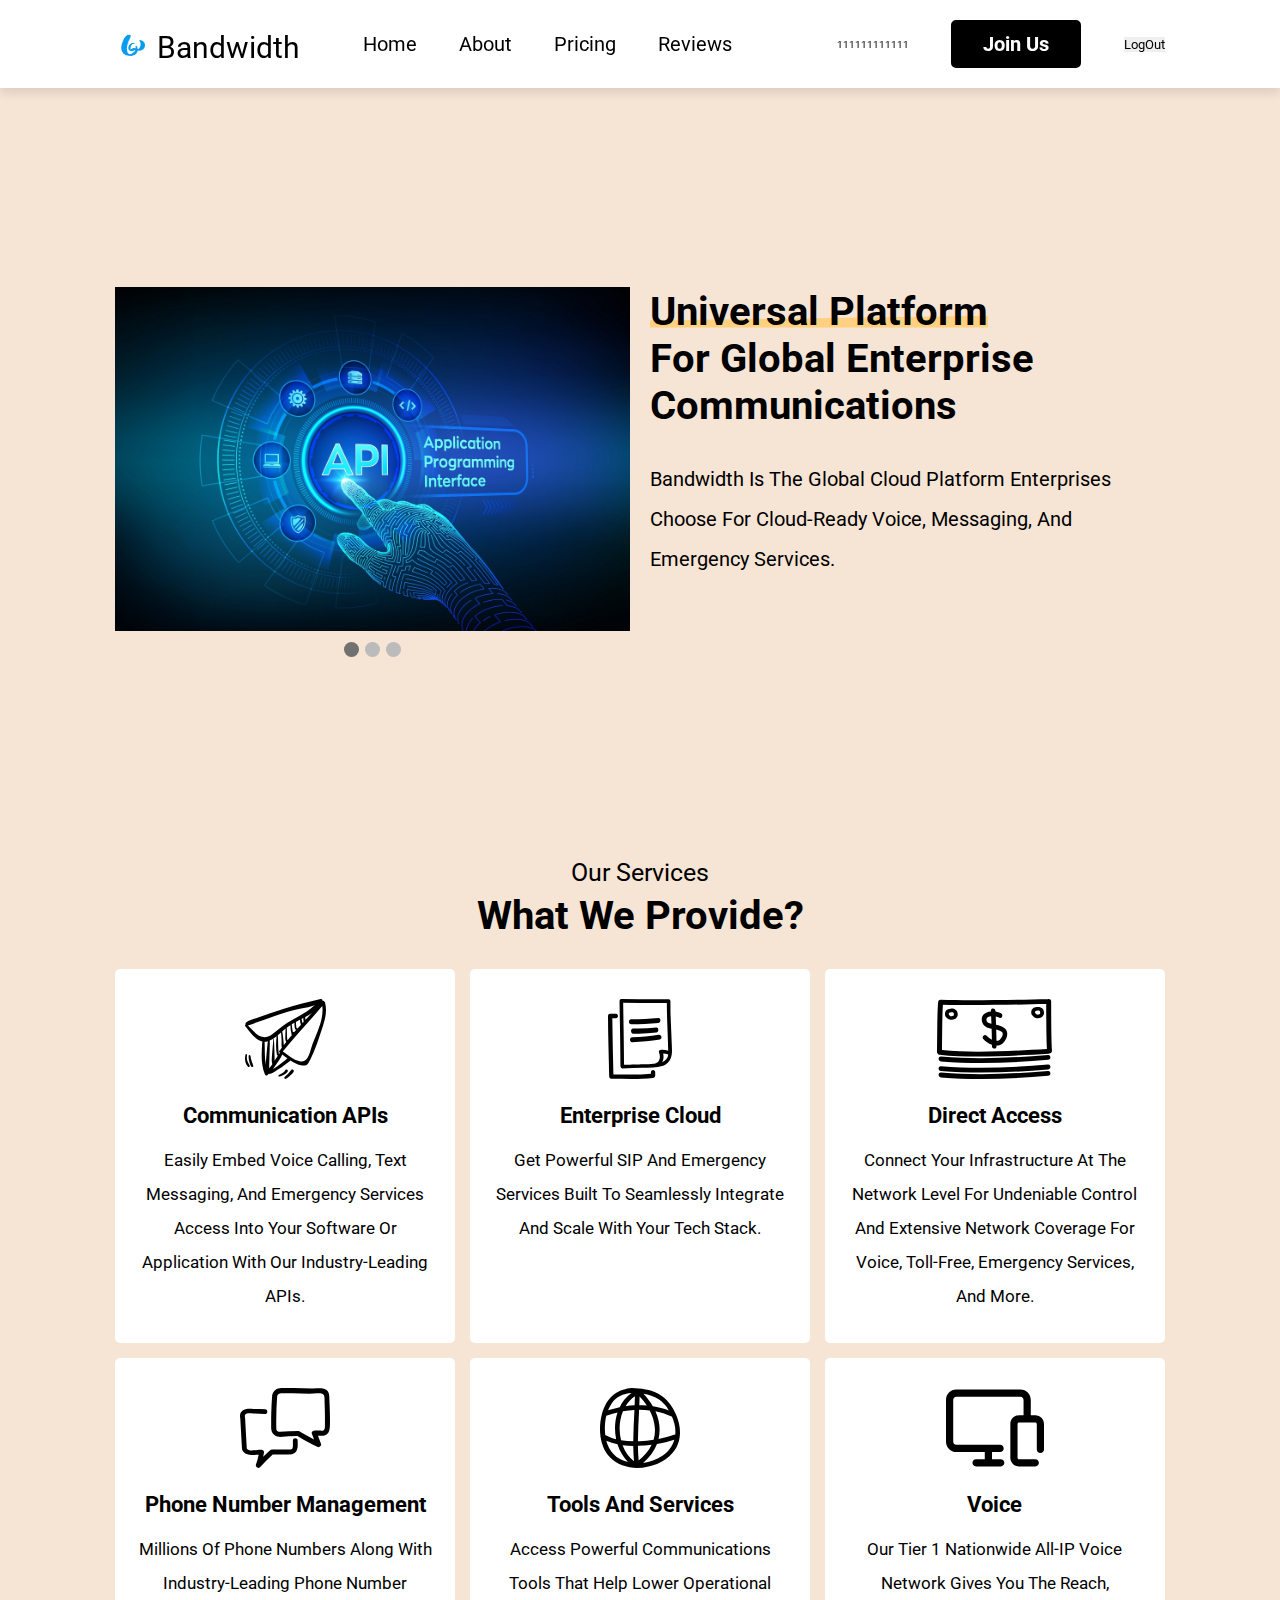
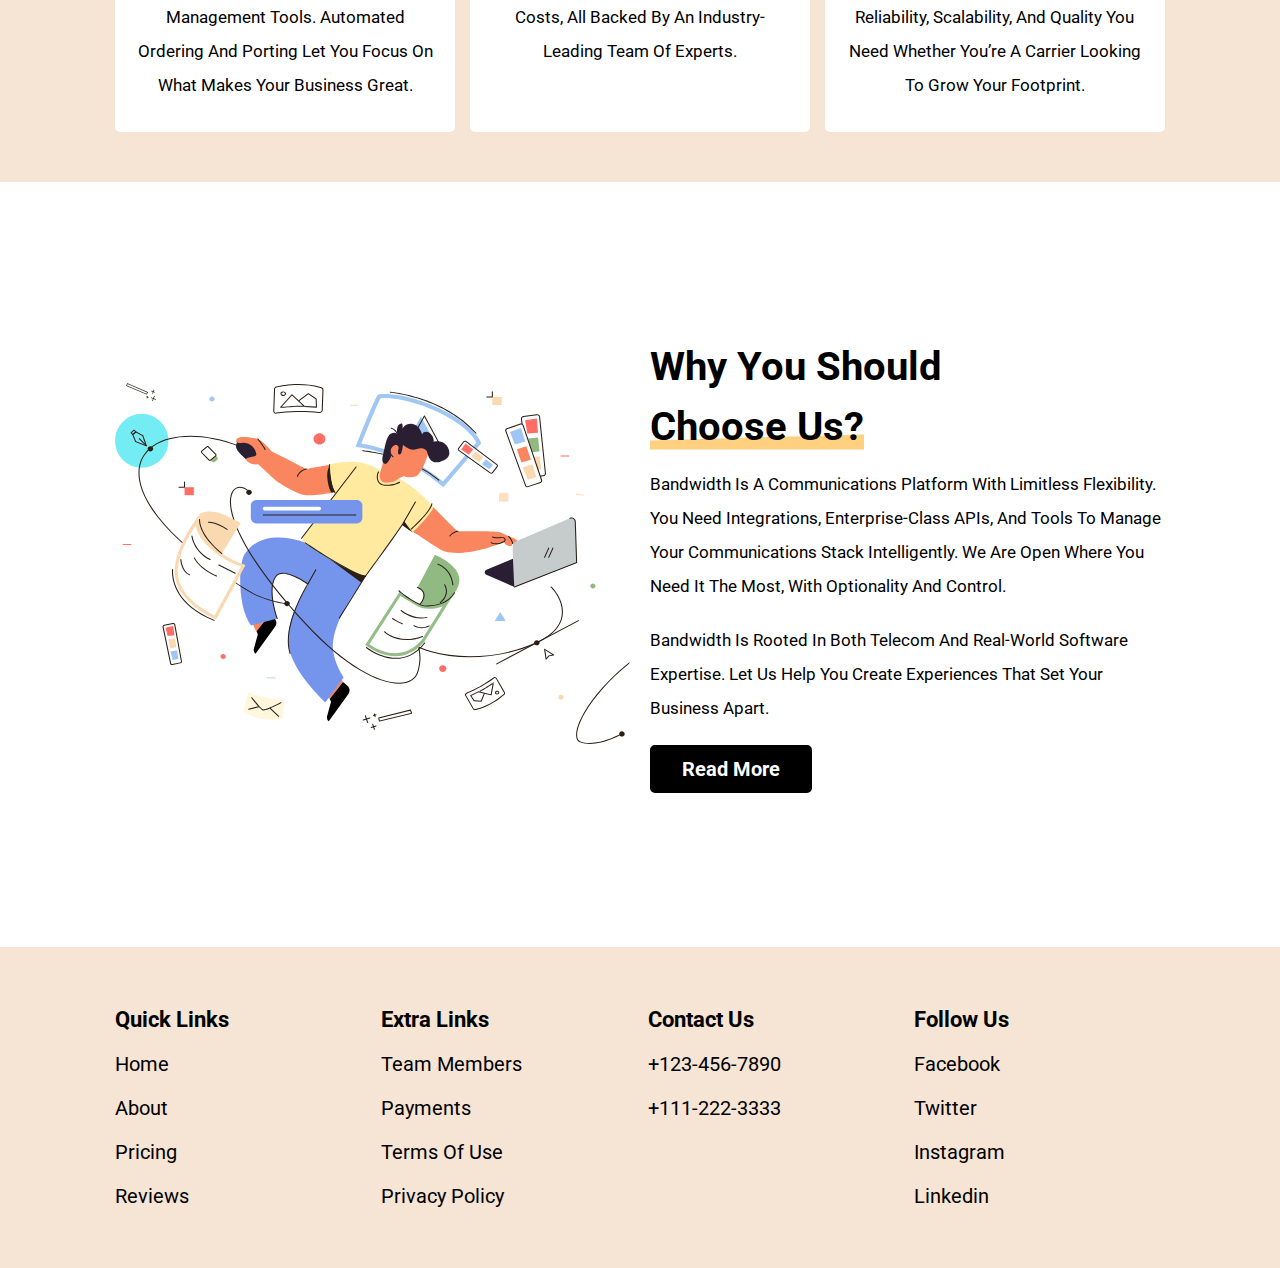
==== index.html @ d4acb941 "first commit" ====
<!DOCTYPE html>
<html lang="en">
<head>
    <meta charset="UTF-8">
    <meta http-equiv="X-UA-Compatible" content="IE=edge">
    <meta name="viewport" content="width=device-width, initial-scale=1.0">
    <title>index</title>
    <script src="js\main.js"></script>
    

    <!-- custom css file link  -->
    <link rel="stylesheet" href="css/style.css">

</head>
<body>
    <!-- font awesome cdn link  -->
    <link rel="stylesheet" href="https://cdnjs.cloudflare.com/ajax/libs/font-awesome/5.15.4/css/all.min.css">

<header class="header">


    <a href="#" class="logo"><img src="images/bd.PNG" alt=""> bandwidth </a>

    <nav class="navbar">
        <a href="index.html">home</a>
        <a href="about.html">about</a>
        <a href="price.html">pricing</a>
        <a href="reviews.html">reviews</a>
    </nav>

    <div >
        <a href="logIn.html" id="user"><span id="user-account" class="fas fa-user"></span></a>
        <span id="menu-btn" class="fas fa-bars"></span>
    </div>

    <!-- <div id="user-account" class="fas fa-user"></div>

    <div id="menu-btn" class="fas fa-bars"></div> -->
    
    <p id="reloadText">111111111111</p>
    <a href="logIn.html" target="_blank" class="btn">join us</a>
    <button id="logout" onclick="logout()">LogOut</button>

</header>
<script>
    var i=localStorage.getItem('LogInAccount');
    document.getElementById("reloadText").innerHTML="welcome "+myArray[i].firstName;
</script>
<!-- header section ends     -->

<!-- home section starts  -->

<section class="home" id="home">

    <div class="image">
        <!-- <img src="images/home-img.svg" alt=""> -->
        <!-- rotating image starts -->
        <div class="mySlides fade">
            <img src="images/slide-1.jpg">
        </div>
          
        <div class="mySlides fade">
          <img src="images/slide-2.jpg" >
        </div>
        
        <div class="mySlides fade">
          <img src="images/slide-3.jpg">
        </div>
        <br>
          
        <div style="text-align:center">
            <span class="dot"></span> 
            <span class="dot"></span> 
            <span class="dot"></span> 
        </div>
          
    </div>
    
        <!-- rotating image ends -->
    </div>

    <div class="content">
        <h3> <span class="line-down">universal platform</span> <br>for global enterprise communications</h3>
        <p>Bandwidth is the global cloud platform enterprises choose for cloud-ready voice, messaging, and emergency services.</p>
        <!-- <a href="#" class="btn">get started</a> -->
    </div>

</section>

<!-- home section ends -->

<!-- services section starts  -->

<section class="services" id="services">

    <div class="heading">
        <span>our services</span>
        <h1>what we provide?</h1>
    </div>

    <div class="box-container">

        <div class="box">
            <img src="images/icon-1.svg" alt="">
            <h3>Communication APIs</h3>
            <p>Easily embed voice calling, text messaging, and emergency services access into your software or application with our industry-leading APIs.</p>
        </div>

        <div class="box">
            <img src="images/icon-2.svg" alt="">
            <h3>Enterprise Cloud</h3>
            <p>Get powerful SIP and emergency services built to seamlessly integrate and scale with your tech stack.</p>
        </div>

        <div class="box">
            <img src="images/icon-3.svg" alt="">
            <h3>Direct Access</h3>
            <p>Connect your infrastructure at the network level for undeniable control and extensive network coverage for voice, toll-free, emergency services, and more.</p>
        </div>

        <div class="box">
            <img src="images/icon-4.svg" alt="">
            <h3>Phone Number Management</h3>
            <p>Millions of phone numbers along with industry-leading phone number management tools. Automated ordering and porting let you focus on what makes your business great.</p>
        </div>

        <div class="box">
            <img src="images/icon-5.svg" alt="">
            <h3>Tools and Services</h3>
            <p>Access powerful communications tools that help lower operational costs, all backed by an industry-leading team of experts.</p>
        </div>

        <div class="box">
            <img src="images/icon-6.svg" alt="">
            <h3>Voice</h3>
            <p>Our Tier 1 nationwide all-IP voice network gives you the reach, reliability, scalability, and quality you need whether you’re a carrier looking to grow your footprint.</p>
        </div> 

    </div>

</section>

<!-- services section ends -->

<!-- about section starts  -->

<section class="about" id="about">

    <div class="image">
        <img src="images/about-img.svg" alt="">
    </div>

    <div class="content">
        <h3>why you should <span class="line-down">choose us?</span></h3>
        <p>Bandwidth is a communications platform with limitless flexibility. You need integrations, enterprise-class APIs, and tools to manage your communications stack intelligently. We are open where you need it the most, with optionality and control.</p>
        <p>Bandwidth is rooted in both telecom and real-world software expertise. Let us help you create experiences that set your business apart.</p>
        <a href="#" class="btn">read more</a>
    </div>

</section>

<!-- about section ends -->







<!-- footer section starts  -->

<section class="footer">

    <div class="box-container">

        <div class="box">
            <h3>quick links</h3>
            <a href="index.html">home</a>
            <a href="about.html">about</a>
            <a href="price.html">pricing</a>
            <a href="reviews.html">reviews</a>
        </div>

        <div class="box">
            <h3>extra links</h3>
            <a href="#">team members</a>
            <a href="#">payments</a>
            <a href="#">terms of use</a>
            <a href="#">privacy policy</a>
        </div>

        <div class="box">
            <h3>contact us</h3>
            <a href="#">+123-456-7890</a>
            <a href="#">+111-222-3333</a>
        </div>

        <div class="box">
            <h3>follow us</h3>
            <a href="https://www.facebook.com/" target="_blank">facebook</a>
            <a href="https://twitter.com/" target="_blank">twitter</a>
            <a href="https://www.instagram.com/" target="_blank">instagram</a>
            <a href="https://www.linkedin.com/feed/" target="_blank">linkedin</a>
        </div>
    </div>
</section>
<!-- footer section ends -->















<!-- custom js file link  -->
<script src="js/indexScript.js"></script>

    
</body>
</html>
---- css/style.css ----
@import url("https://fonts.googleapis.com/css2?family=Roboto:wght@100;300&display=swap");
* {
  font-family: 'Roboto', sans-serif;
  margin: 0;
  padding: 0;
  box-sizing: border-box;
  outline: none;
  border: none;
  text-decoration: none;
  text-transform: capitalize;
}

html {
  font-size: 62.5%;
  overflow-x: hidden;
  scroll-behavior: smooth;
  scroll-padding-top: 7rem;
}

html::-webkit-scrollbar {
  width: 1rem;
}

html::-webkit-scrollbar-track {
  background: #fff;
}

html::-webkit-scrollbar-thumb {
  background: #000;
}

section {
  padding: 5rem 9%;
}

.heading {
  text-align: center;
  margin-bottom: 3rem;
}

.heading span {
  font-size: 2.5rem;
}

.heading h1 {
  font-size: 4rem;
  padding-top: .5rem;
}

.btn {
  display: inline-block;
  margin-top: 1rem;
  padding: 1rem 3rem;
  font-size: 2rem;
  color: #fff;
  background: #000;
  border: 0.2rem solid #000;
  cursor: pointer;
  font-weight: bolder;
  border-radius: .5rem;
}

.btn:hover {
  background: none;
  color: #000;
}

.line-down {
  position: relative;
  display: inline-block;
  z-index: 0;
}

.line-down::before {
  content: '';
  position: absolute;
  bottom: .7rem;
  left: 0;
  right: 0;
  height: 100%;
  width: 100%;
  background: #ffd080;
  z-index: -1;
  clip-path: polygon(0 85%, 100% 75%, 100% 100%, 0% 100%);
}

@keyframes fadeUp {
  0% {
    opacity: 0;
    transform: translateY(4rem);
  }
}

.header {
  position: sticky;
  top: 0;
  left: 0;
  right: 0;
  z-index: 1000;
  display: flex;
  align-items: center;
  justify-content: space-between;
  background: #fff;
  box-shadow: 0 0.5rem 1rem rgba(0, 0, 0, 0.1);
  padding: 2rem 9%;
  /* .navbar{
      padding-left: 6rem;
  } */
}

.header .logo {
  font-size: 3rem;
  color: #000;
}

.header .logo img {
  width: 3.5rem;
  height: 3.5rem;
  padding-top: .9rem;
}

.header .navbar a {
  margin: 0 2rem;
  font-size: 2rem;
  color: #000;
}

.header .navbar a:hover {
  text-decoration: underline;
}

.header .btn {
  margin-top: 0;
}

#user {
  color: #000;
}

#user:hover {
  text-decoration: underline;
}

#menu-btn {
  cursor: pointer;
  font-size: 3rem;
  display: none;
}

#user-account {
  margin-right: 2rem;
  font-size: 3rem;
  display: none;
}

@keyframes floating {
  0%, 100% {
    transform: translateY(0rem);
  }
  50% {
    transform: translateY(-4rem);
  }
}

.home {
  min-height: 80vh;
  display: flex;
  align-items: center;
  flex-wrap: wrap;
  gap: 2rem;
  background: #f6e4d5;
}

.home .image {
  flex: 1 1 42rem;
  margin-top: 5rem;
  /* Slideshow container */
  /* The dots/bullets/indicators */
  /* Fading animation */
  /* img{
      width: 100%;
      animation: floating 4s linear infinite;
    } */
}

.home .image .mySlides {
  display: none;
}

.home .image .mySlides img {
  width: 100%;
  vertical-align: middle;
}

.home .image .slideshow-container {
  max-width: 1000px;
  position: relative;
  margin: auto;
}

.home .image .dot {
  height: 15px;
  width: 15px;
  margin: 0 2px;
  background-color: #bbb;
  border-radius: 50%;
  display: inline-block;
  transition: background-color 0.6s ease;
}

.home .image .active {
  background-color: #717171;
}

.home .image .fade {
  animation-name: fade;
  animation-duration: 1.5s;
}

@keyframes fade {
  from {
    opacity: .4;
  }
  to {
    opacity: 1;
  }
}

.home .content {
  flex: 1 1 42rem;
}

.home .content h3 {
  font-size: 4rem;
}

.home .content p {
  font-size: 2rem;
  padding: 3rem 0;
  line-height: 2;
}

.services {
  background: #f6e4d5;
}

.services .box-container {
  display: grid;
  grid-template-columns: repeat(auto-fit, minmax(32rem, 1fr));
  gap: 1.5rem;
}

.services .box-container .box {
  background: #fff;
  padding: 3rem 2rem;
  text-align: center;
  border-radius: .5rem;
}

.services .box-container .box img {
  height: 8rem;
  margin-bottom: .7rem;
}

.services .box-container .box h3 {
  font-size: 2.2rem;
  padding: 1.5rem 0;
}

.services .box-container .box p {
  line-height: 2;
  font-size: 1.7rem;
}

.about {
  min-height: 85vh;
  display: flex;
  align-items: center;
  flex-wrap: wrap;
  gap: 2rem;
}

.about .image {
  flex: 1 1 42rem;
}

.about .image img {
  width: 100%;
}

.about .content {
  flex: 1 1 42rem;
}

.about .content h3 {
  font-size: 4rem;
  line-height: 1.5;
}

.about .content p {
  font-size: 1.7rem;
  line-height: 2;
  padding: 1rem 0;
}

.steps {
  background: #cae8e3;
}

.steps .box-container {
  display: grid;
  grid-template-columns: repeat(auto-fit, minmax(32rem, 1fr));
  gap: 1.5rem;
}

.steps .box-container .box {
  text-align: center;
  padding: 3rem 2rem;
}

.steps .box-container .box img {
  height: 20rem;
}

.steps .box-container .box h3 {
  font-size: 2.2rem;
  padding: 2rem 0;
}

.steps .box-container .box p {
  font-size: 1.7rem;
  line-height: 2;
  padding-bottom: 1rem;
}

.features .box-container .box {
  display: flex;
  flex-wrap: wrap;
  gap: 2rem;
  align-items: center;
  min-height: 60vh;
  margin-bottom: 3rem;
}

.features .box-container .box:last-child {
  margin-bottom: 0;
}

.features .box-container .box:nth-child(even) {
  flex-flow: row-reverse wrap;
}

.features .box-container .box .image {
  flex: 1 1 42rem;
}

.features .box-container .box .image img {
  width: 100%;
}

.features .box-container .box .content {
  flex: 1 1 42rem;
}

.features .box-container .box .content h3 {
  font-size: 3rem;
  line-height: 1.5;
}

.features .box-container .box .content p {
  padding: 1.5rem 0;
  line-height: 2;
  font-size: 1.7rem;
}

.pricing {
  background: #B4E1F9;
  text-align: center;
}

.pricing .price-toggler {
  display: inline-block;
  border-radius: .5rem;
  padding: .5rem;
  margin-bottom: 3rem;
  background: #fff;
  border: 0.2rem solid #000;
}

.pricing .price-toggler span {
  display: inline-block;
  font-weight: bolder;
  padding: 1rem 3rem;
  font-size: 1.7rem;
  cursor: pointer;
  color: #000;
  border-radius: .5rem;
}

.pricing .price-toggler span.active {
  background: #000;
  color: #fff;
}

.pricing .box-container {
  display: grid;
  grid-template-columns: repeat(auto-fit, minmax(32rem, 1fr));
  gap: 1.5rem;
}

.pricing .box-container .box {
  padding: 3rem 2rem;
  border-radius: .5rem;
  background: #fff;
}

.pricing .box-container .box:nth-child(2) {
  border: 0.2rem solid #000;
}

.pricing .box-container .box:nth-child(2) h3 {
  background: #f6e4d5;
}

.pricing .box-container .box h3 {
  font-size: 2rem;
  display: inline-block;
  border-radius: .5rem;
  padding: .5rem 1.5rem;
  background: #cae8e3;
  margin-bottom: 1rem;
}

.pricing .box-container .box .price {
  padding: 2rem 0;
}

.pricing .box-container .box .price .month,
.pricing .box-container .box .price .year {
  font-size: 5rem;
  animation: fadeUp .2s linear backwards;
}

.pricing .box-container .box .price .month span,
.pricing .box-container .box .price .year span {
  font-size: 3rem;
}

.pricing .box-container .box .price .year {
  display: none;
}

.pricing .box-container .box .list {
  padding: 1rem 0;
}

.pricing .box-container .box .list p {
  padding: 1.5rem 0;
  font-size: 1.7rem;
}

.pricing .box-container .box .list p i {
  padding-right: .5rem;
}

.reviews .slide-container .slide {
  text-align: center;
  max-width: 60rem;
  margin: 1rem auto;
  display: none;
}

.reviews .slide-container .slide.active {
  display: block;
}

.reviews .slide-container .slide img {
  height: 10rem;
  width: 10rem;
  border-radius: 50%;
  object-fit: cover;
  animation: fadeUp .2s linear backwards;
}

.reviews .slide-container .slide P {
  padding: 1.5rem 0;
  font-size: 2rem;
  line-height: 2;
  animation: fadeUp .2s linear .4s backwards;
}

.reviews .slide-container .slide h3 {
  padding-bottom: .7rem;
  font-size: 2rem;
  animation: fadeUp .2s linear .6s backwards;
}

.reviews .slide-container .slide span {
  display: block;
  font-size: 1.7rem;
  animation: fadeUp .2s linear .8s backwards;
}

.reviews .controls {
  text-align: center;
  margin-top: 2rem;
}

.reviews .controls div {
  font-size: 5rem;
  cursor: pointer;
  margin: 0 1rem;
}

.reviews .controls div:hover {
  transform: scale(1.2);
}

.faq {
  background: #cae8e3;
}

.faq .accordion-container {
  margin: 1rem auto;
  max-width: 70rem;
}

.faq .accordion-container .accordion {
  margin: 1rem 0;
  background-color: #fff;
  border-radius: .5rem;
}

.faq .accordion-container .accordion.active .accordion-heading i {
  transform: rotate(180deg);
}

.faq .accordion-container .accordion.active .accordion-content {
  display: block;
}

.faq .accordion-container .accordion .accordion-heading {
  padding: 2rem;
  display: flex;
  align-items: center;
  justify-content: space-between;
  gap: 1rem;
  cursor: pointer;
}

.faq .accordion-container .accordion .accordion-heading h3 {
  font-size: 2.2rem;
  line-height: 1.5;
}

.faq .accordion-container .accordion .accordion-heading i {
  font-size: 2rem;
  transition: .2s linear;
}

.faq .accordion-container .accordion .accordion-content {
  padding: 2rem;
  padding-top: 0;
  line-height: 2;
  font-size: 1.7rem;
  display: none;
  animation: fadeUp .2s linear backwards;
}

.newsletter .content {
  text-align: center;
  max-width: 60rem;
  margin: 1rem auto;
}

.newsletter .content h3 {
  font-size: 3rem;
  margin-bottom: 1rem;
}

.newsletter .content p {
  padding: 1rem 0;
  line-height: 2;
  font-size: 1.7rem;
}

.newsletter .content p a {
  color: #000;
}

.newsletter .content p a:hover {
  text-decoration: underline;
}

.newsletter .content form {
  display: flex;
  border: 0.2rem solid #000;
  border-radius: .5rem;
  padding: .5rem;
  margin: 1rem 0;
}

.newsletter .content form .email {
  width: 100%;
  padding: 1rem 1.4rem;
  font-size: 1.7rem;
  text-transform: none;
}

.newsletter .content form .btn {
  margin-top: 0;
}

.footer {
  background: #f6e4d5;
}

.footer .box-container {
  display: grid;
  grid-template-columns: repeat(auto-fit, minmax(25rem, 1fr));
  gap: 1.5rem;
}

.footer .box-container .box h3 {
  font-size: 2.2rem;
  padding: 1rem 0;
}

.footer .box-container .box a {
  font-size: 2rem;
  color: #000;
  display: block;
  padding: 1rem 0;
}

.footer .box-container .box a:hover {
  text-decoration: underline;
}

.footer .credit {
  text-align: center;
  padding: 1rem;
  margin-top: 2rem;
  font-size: 2rem;
}

@media (max-width: 1200px) {
  .header {
    padding: 2rem;
  }
  section {
    padding: 3rem 2rem;
  }
  .home .content h3 {
    font-size: 4rem;
  }
}

@media (max-width: 991px) {
  html {
    font-size: 55%;
  }
}

@media (max-width: 768px) {
  #user-account {
    display: inline-block;
  }
  #menu-btn {
    display: inline-block;
    transition: .2s linear;
  }
  #menu-btn.fa-times {
    transform: rotate(180deg);
  }
  .header .btn {
    display: none;
  }
  .header .navbar {
    position: absolute;
    top: 99%;
    left: 0;
    right: 0;
    border-top: 0.2rem solid #000;
    background: #fff;
    clip-path: polygon(0 0, 100% 0, 100% 0, 0 0);
    transition: .2s linear;
  }
  .header .navbar.active {
    clip-path: polygon(0 0, 100% 0, 100% 100%, 0 100%);
  }
  .header .navbar a {
    display: block;
    margin: 0;
    padding: 1.5rem 2rem;
  }
}

@media (max-width: 450px) {
  html {
    font-size: 50%;
  }
  .heading h1 {
    font-size: 3rem;
  }
}
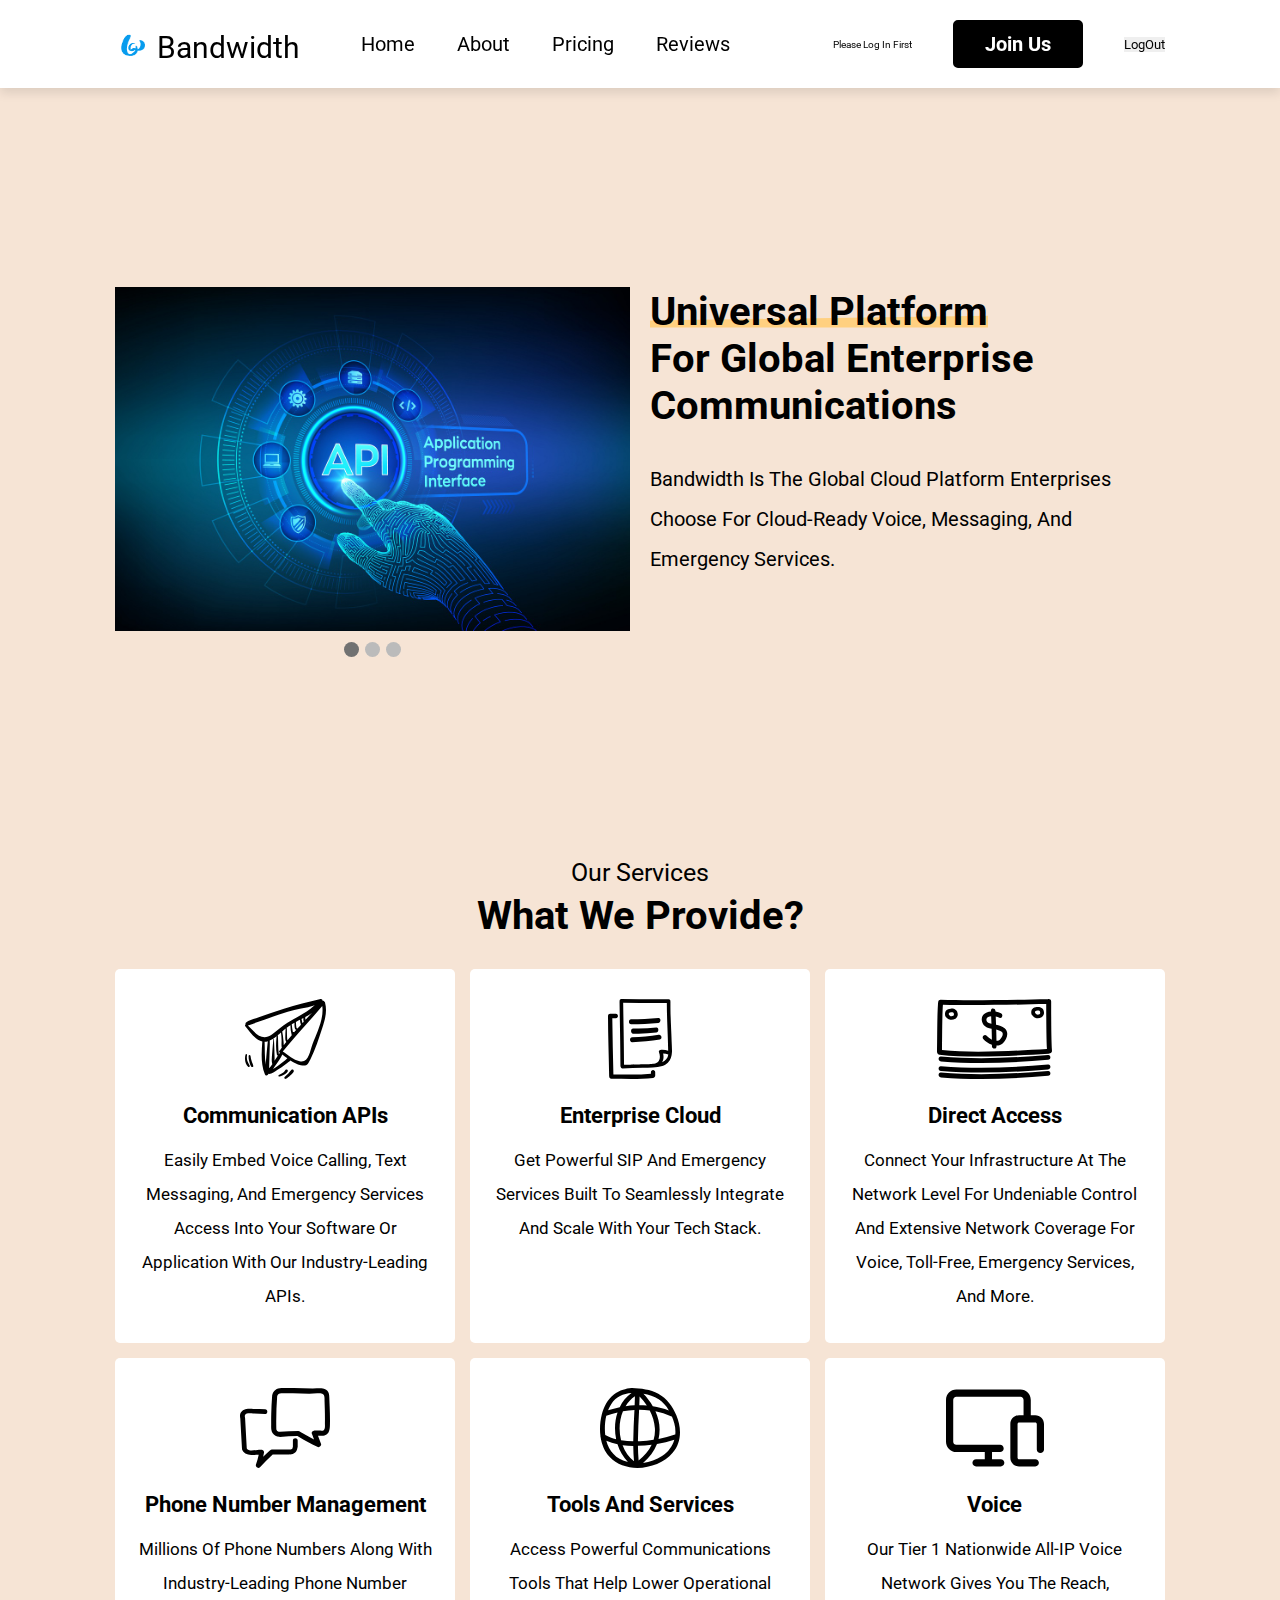
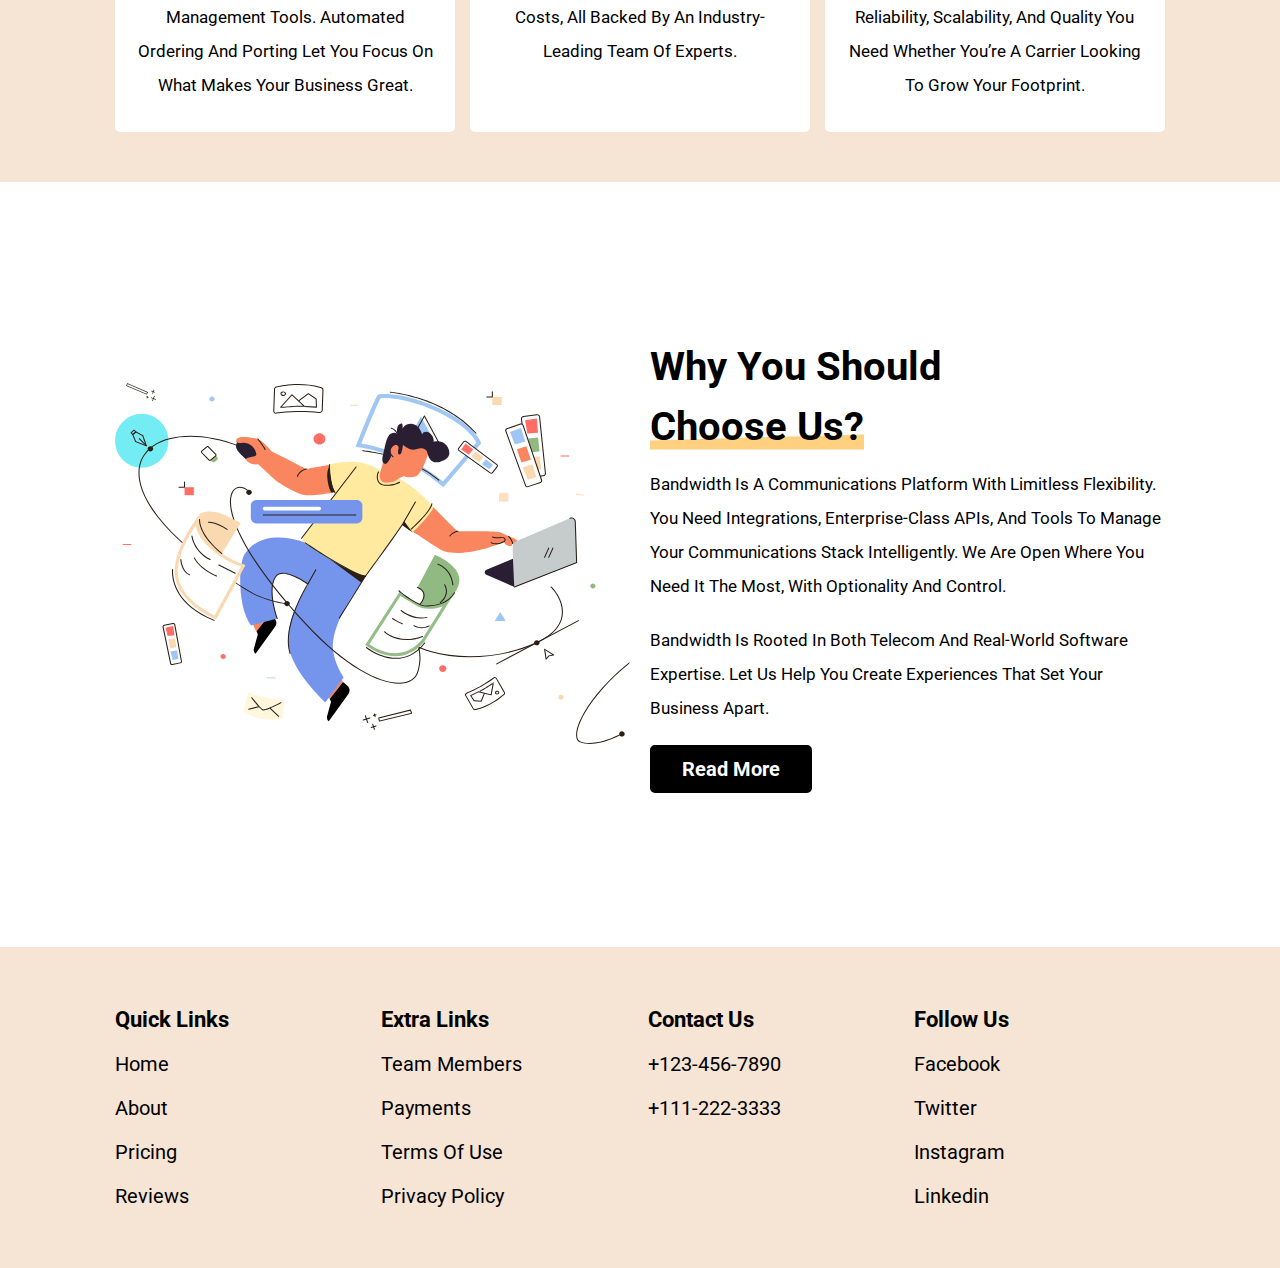
==== commit 550e2966: "gfaiu" ====
--- a/index.html
+++ b/index.html
@@ -37,7 +37,7 @@
 
     <div id="menu-btn" class="fas fa-bars"></div> -->
     
-    <p id="reloadText">111111111111</p>
+    <p id="reloadText">Please Log In First</p>
     <a href="logIn.html" target="_blank" class="btn">join us</a>
     <button id="logout" onclick="logout()">LogOut</button>
 
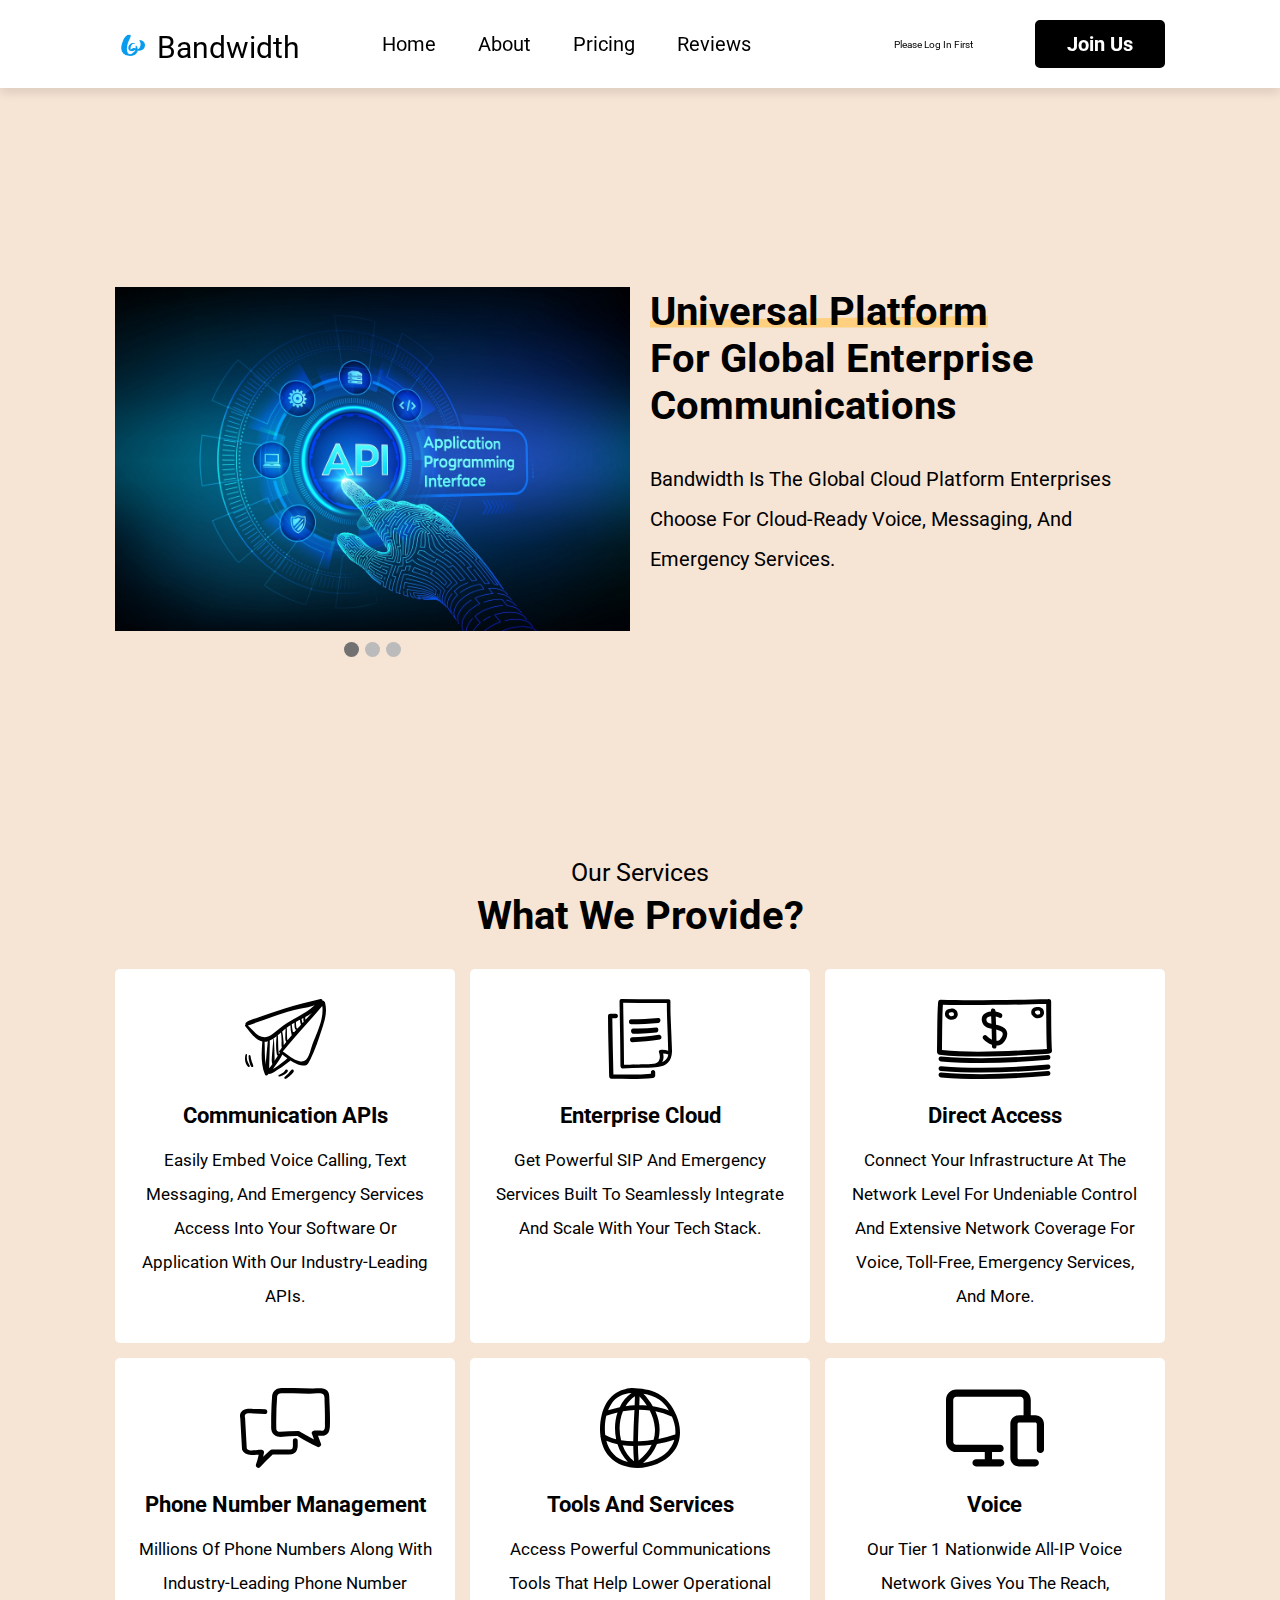
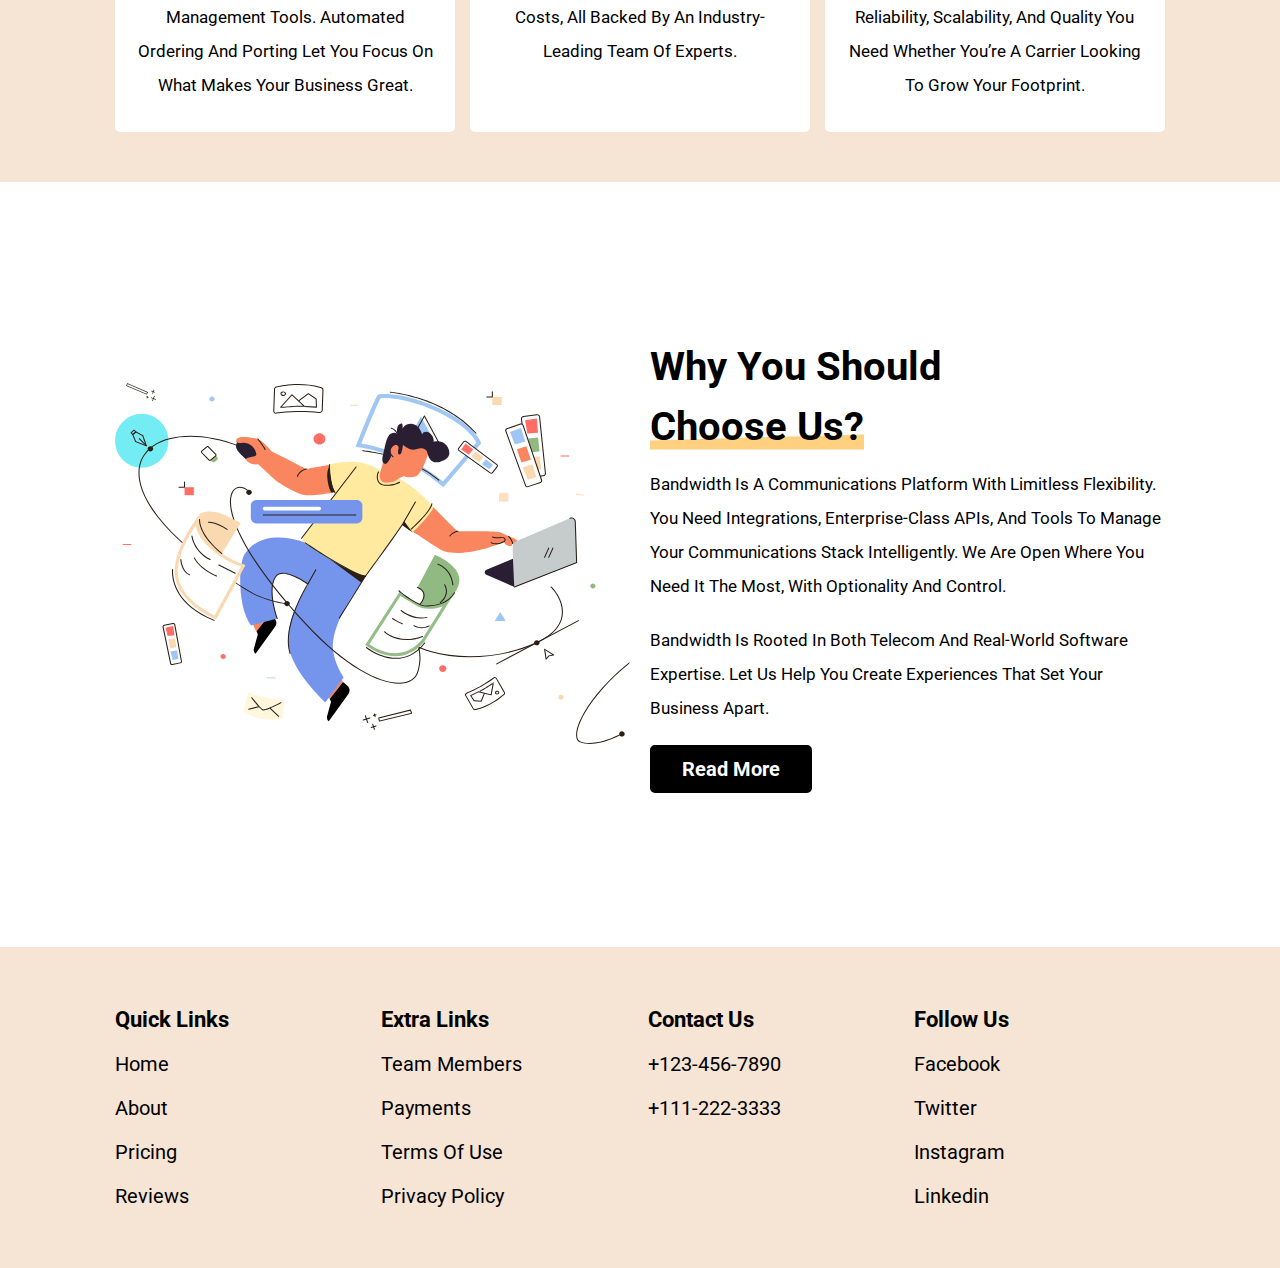
==== commit 21c7d2a5: "212" ====
--- a/index.html
+++ b/index.html
@@ -44,7 +44,12 @@
 </header>
 <script>
     var i=localStorage.getItem('LogInAccount');
-    document.getElementById("reloadText").innerHTML="welcome "+myArray[i].firstName;
+    if(i==0){
+        document.getElementById("reloadText").innerHTML="welcome "+myArray[i].firstName;
+    }else{
+        document.getElementById("logout").style.display="none";
+    }
+    
 </script>
 <!-- header section ends     -->
 
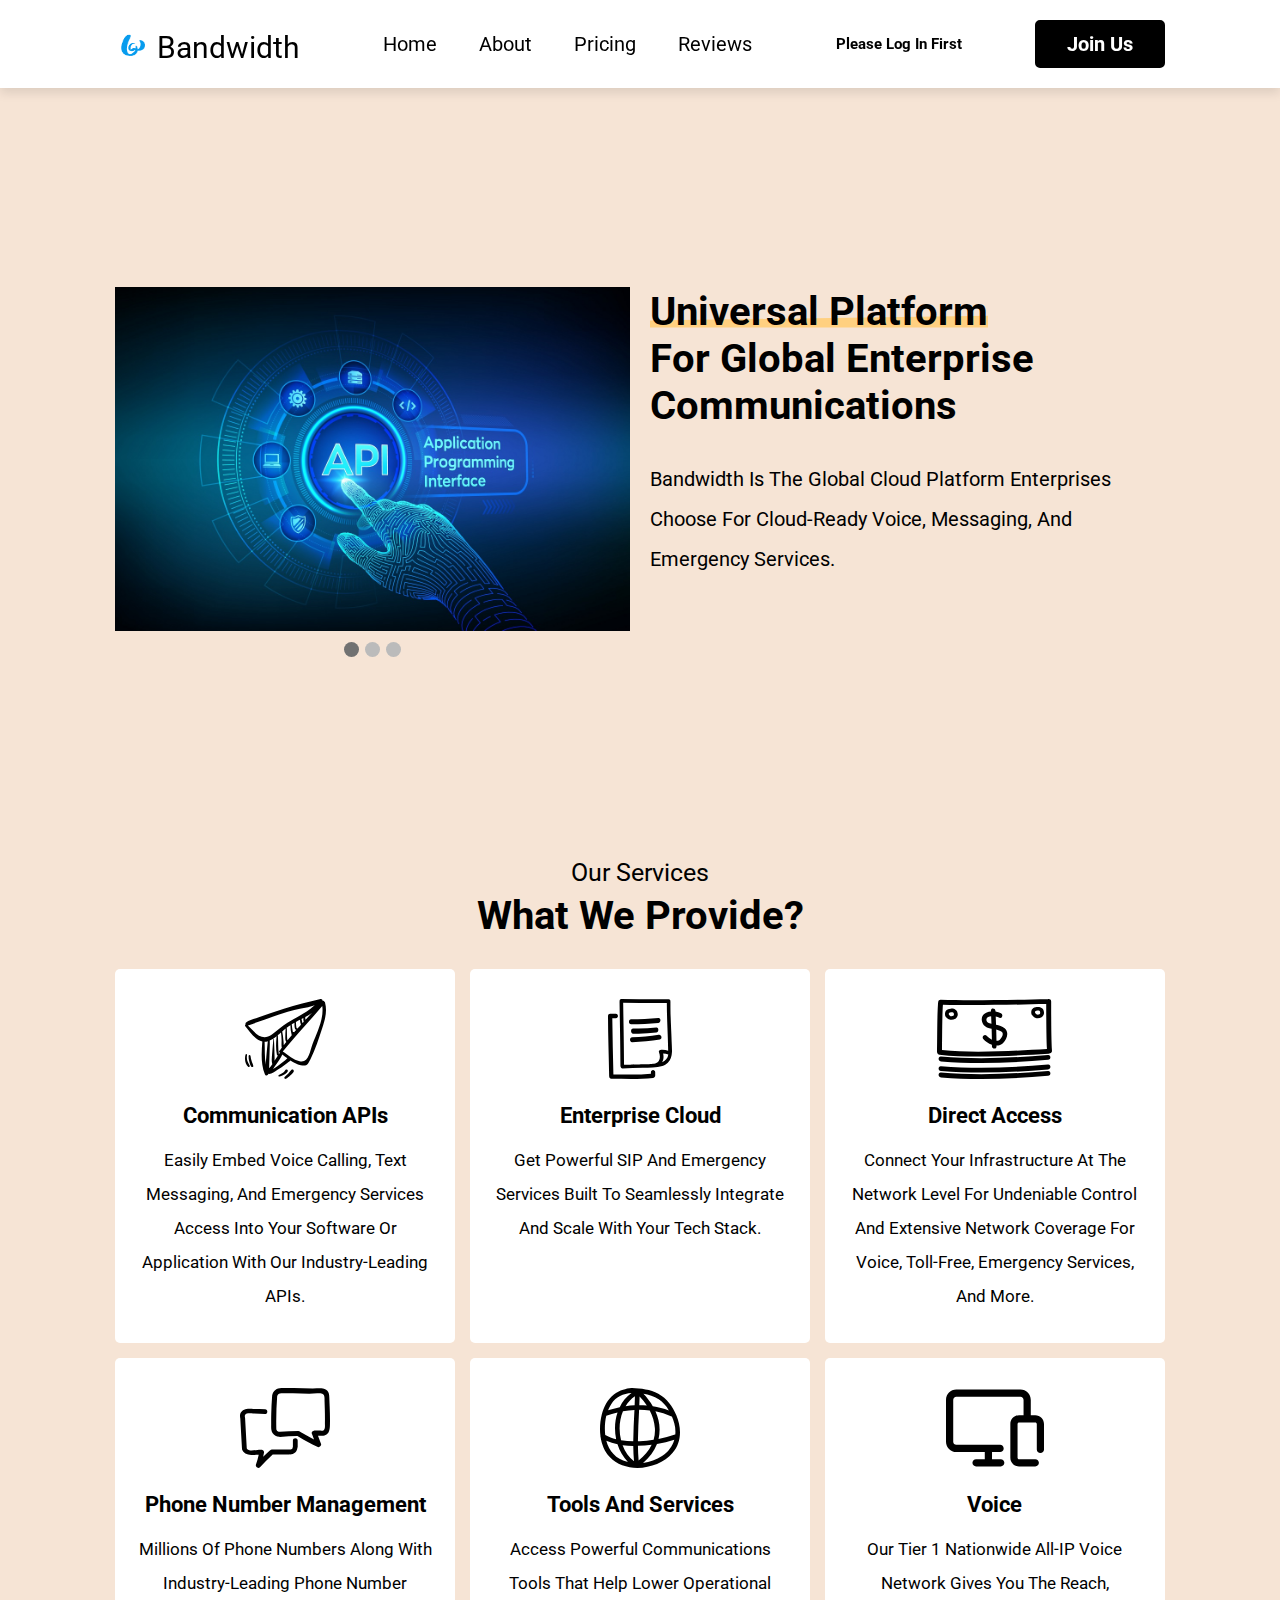
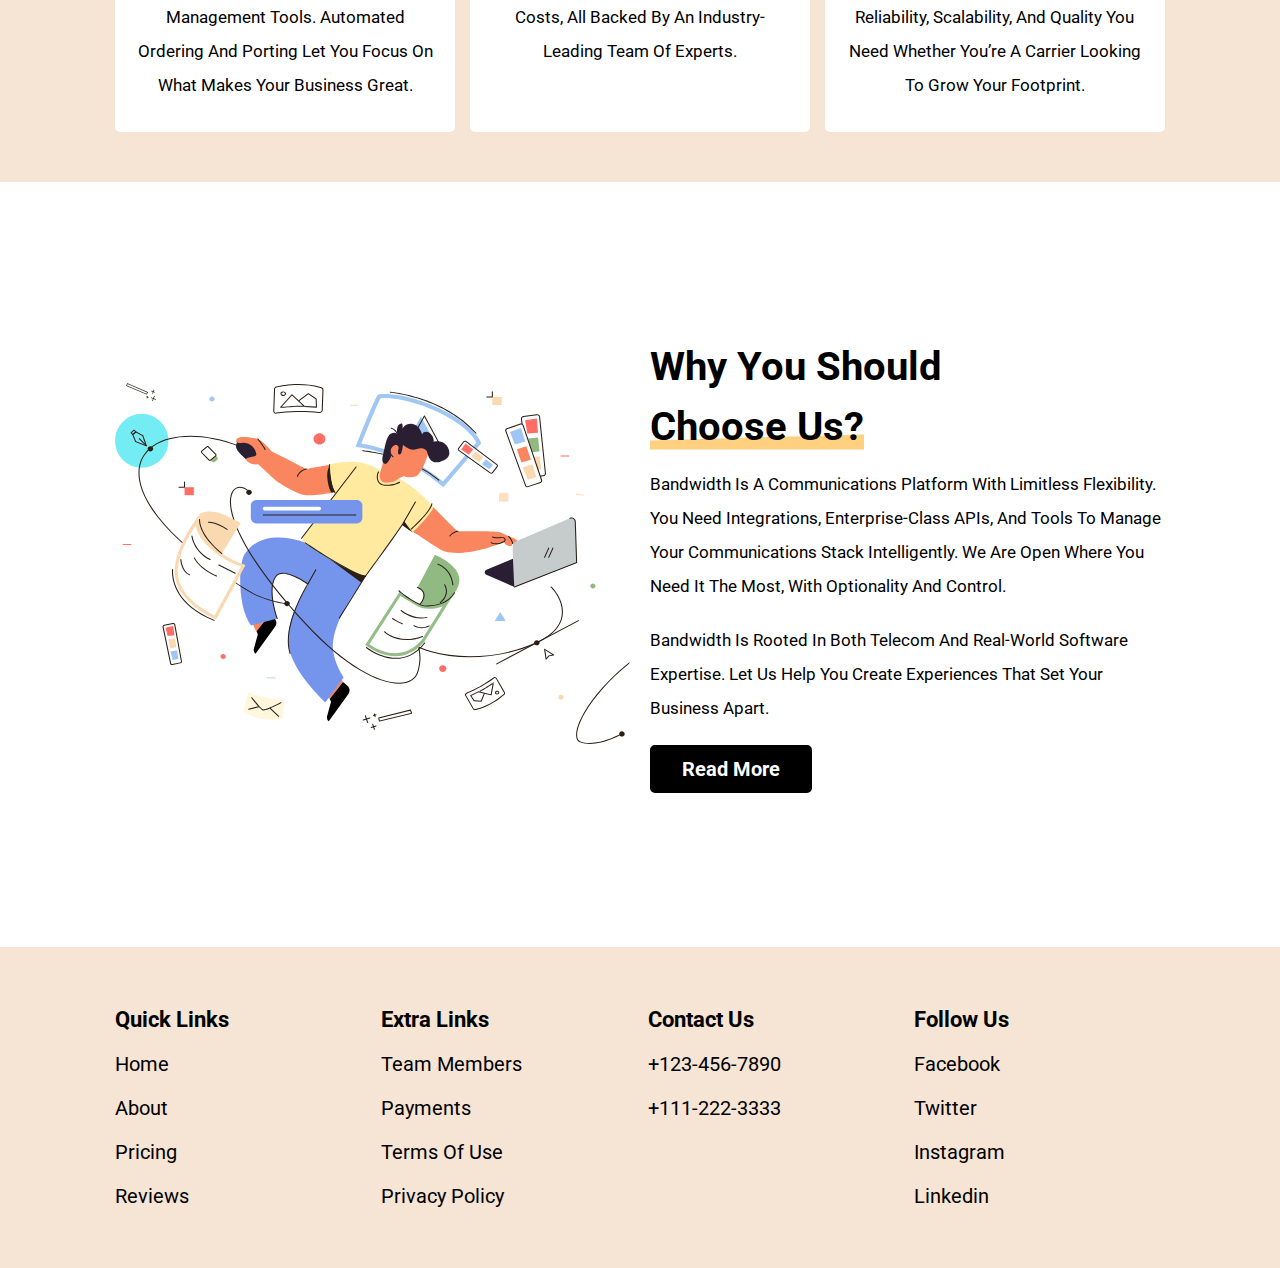
==== commit 2baf55ef: "final" ====
--- a/index.html
+++ b/index.html
@@ -29,6 +29,10 @@
     </nav>
 
     <div >
+        <div id="helloWords">
+            <div><h2 id="reloadText">Please Log In First</h2></div>
+            <div id="d2"><button id="logout" onclick="logout()" >LogOut</button></div>
+        </div>
         <a href="logIn.html" id="user"><span id="user-account" class="fas fa-user"></span></a>
         <span id="menu-btn" class="fas fa-bars"></span>
     </div>
@@ -37,14 +41,14 @@
 
     <div id="menu-btn" class="fas fa-bars"></div> -->
     
-    <p id="reloadText">Please Log In First</p>
+    
     <a href="logIn.html" target="_blank" class="btn">join us</a>
-    <button id="logout" onclick="logout()">LogOut</button>
+    
 
 </header>
 <script>
     var i=localStorage.getItem('LogInAccount');
-    if(i==0){
+    if(i>=0){
         document.getElementById("reloadText").innerHTML="welcome "+myArray[i].firstName;
     }else{
         document.getElementById("logout").style.display="none";
--- a/css/style.css
+++ b/css/style.css
@@ -133,6 +133,20 @@
   margin-top: 0;
 }
 
+#helloWords {
+  display: inline-block;
+  margin-right: 1rem;
+}
+
+#helloWords #d2 {
+  text-align: right;
+}
+
+#helloWords #d2 button {
+  background: #cae8e3;
+  width: 5.5rem;
+}
+
 #user {
   color: #000;
 }
@@ -412,14 +426,13 @@
   padding: 3rem 2rem;
   border-radius: .5rem;
   background: #fff;
-}
-
-.pricing .box-container .box:nth-child(2) {
-  border: 0.2rem solid #000;
-}
-
-.pricing .box-container .box:nth-child(2) h3 {
-  background: #f6e4d5;
+  /* &:nth-child(2){
+        border:$border;
+
+        h3{
+          background: $pink;
+        }
+      } */
 }
 
 .pricing .box-container .box h3 {
